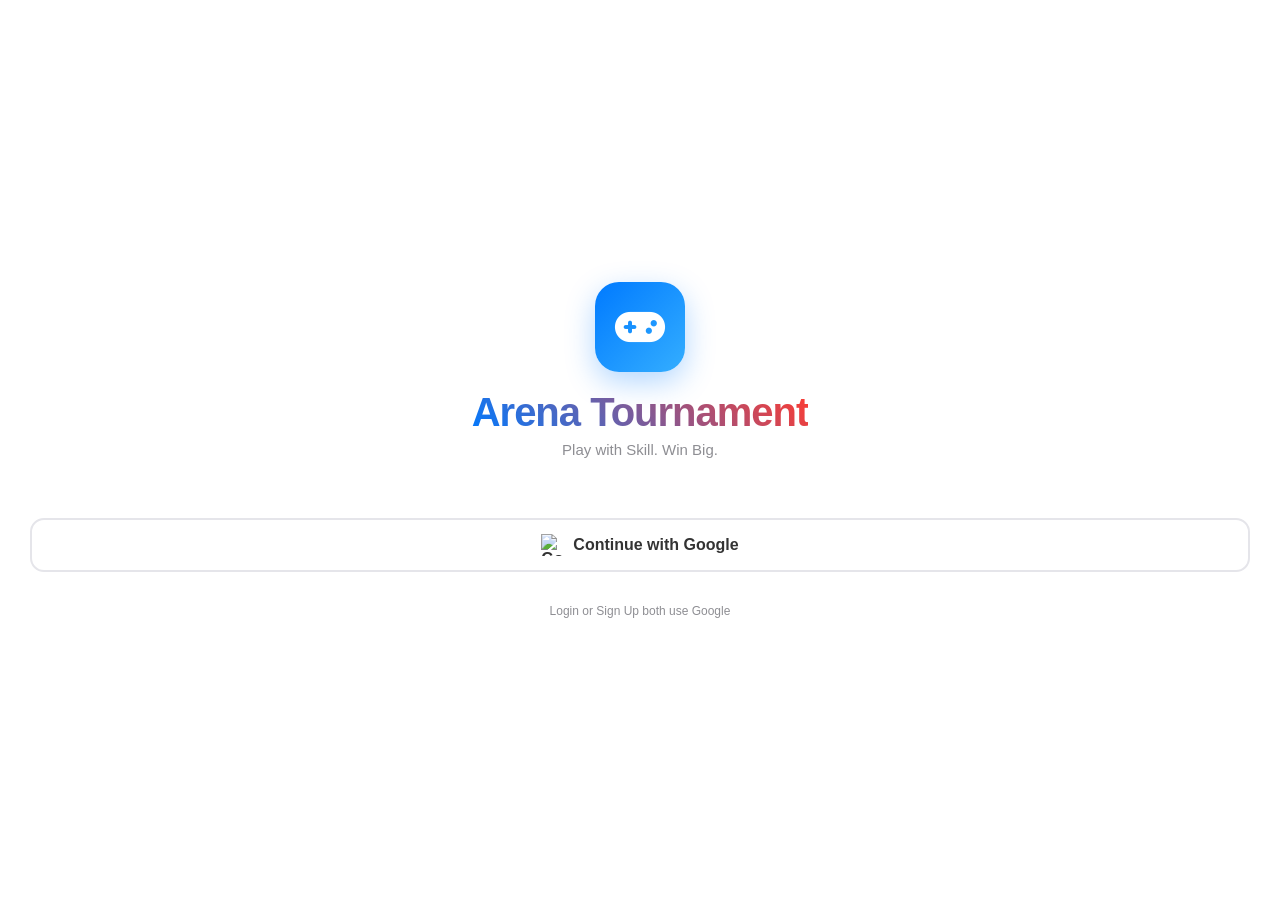
==== user/index.html @ 6968140c "Add files via upload" ====
<!DOCTYPE html>
<html lang="en">
<head>
    <meta charset="UTF-8">
    <meta http-equiv="refresh" content="0; url=home.html">
    <title>Arena Tournament</title>
</head>
<body>
    <script>window.location.href = 'home.html';</script>
</body>
</html>
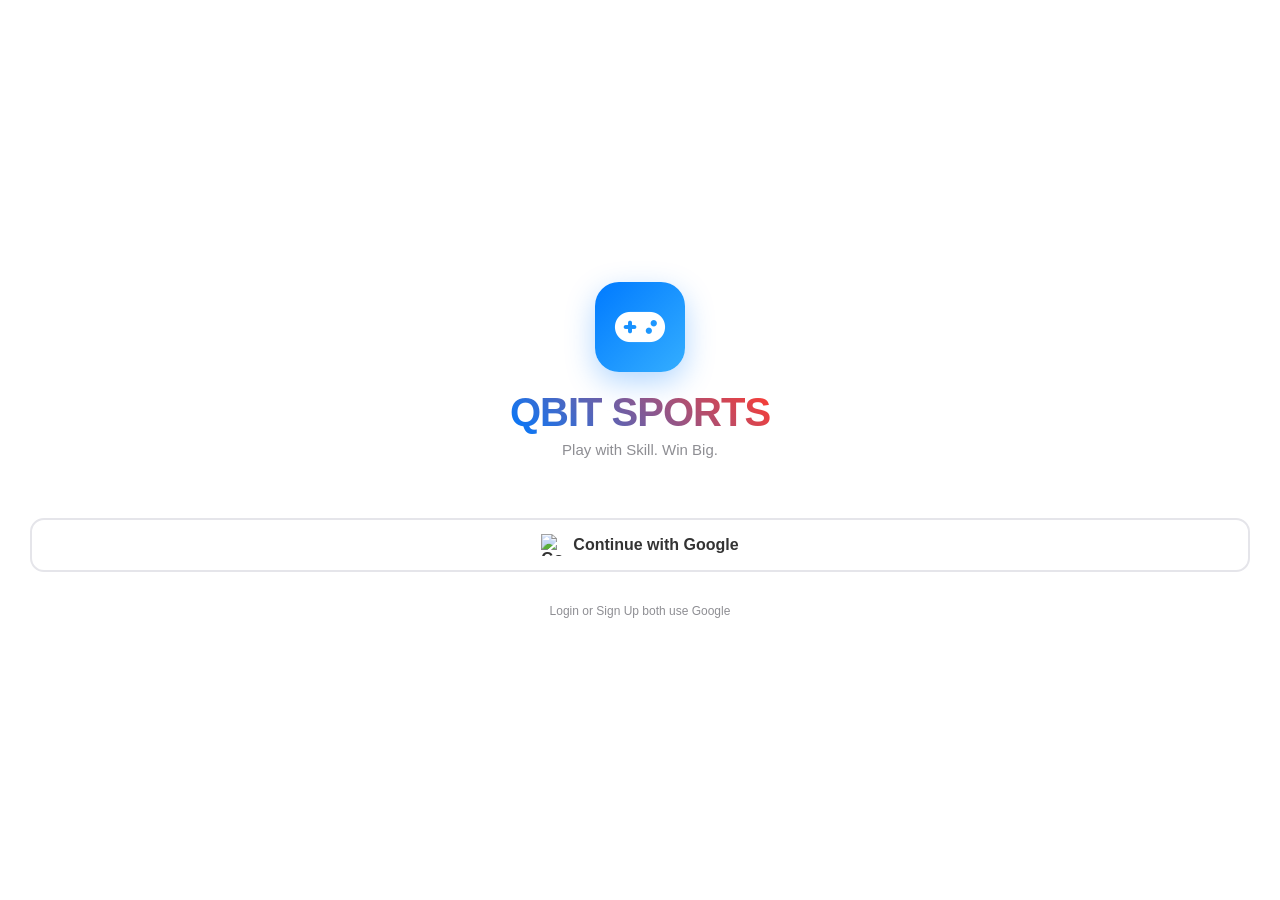
==== commit 7207ca05: "Add files via upload" ====
--- a/user/index.html
+++ b/user/index.html
@@ -3,7 +3,7 @@
 <head>
     <meta charset="UTF-8">
     <meta http-equiv="refresh" content="0; url=home.html">
-    <title>Arena Tournament</title>
+    <title>QBIT SPORTS</title>
 </head>
 <body>
     <script>window.location.href = 'home.html';</script>
